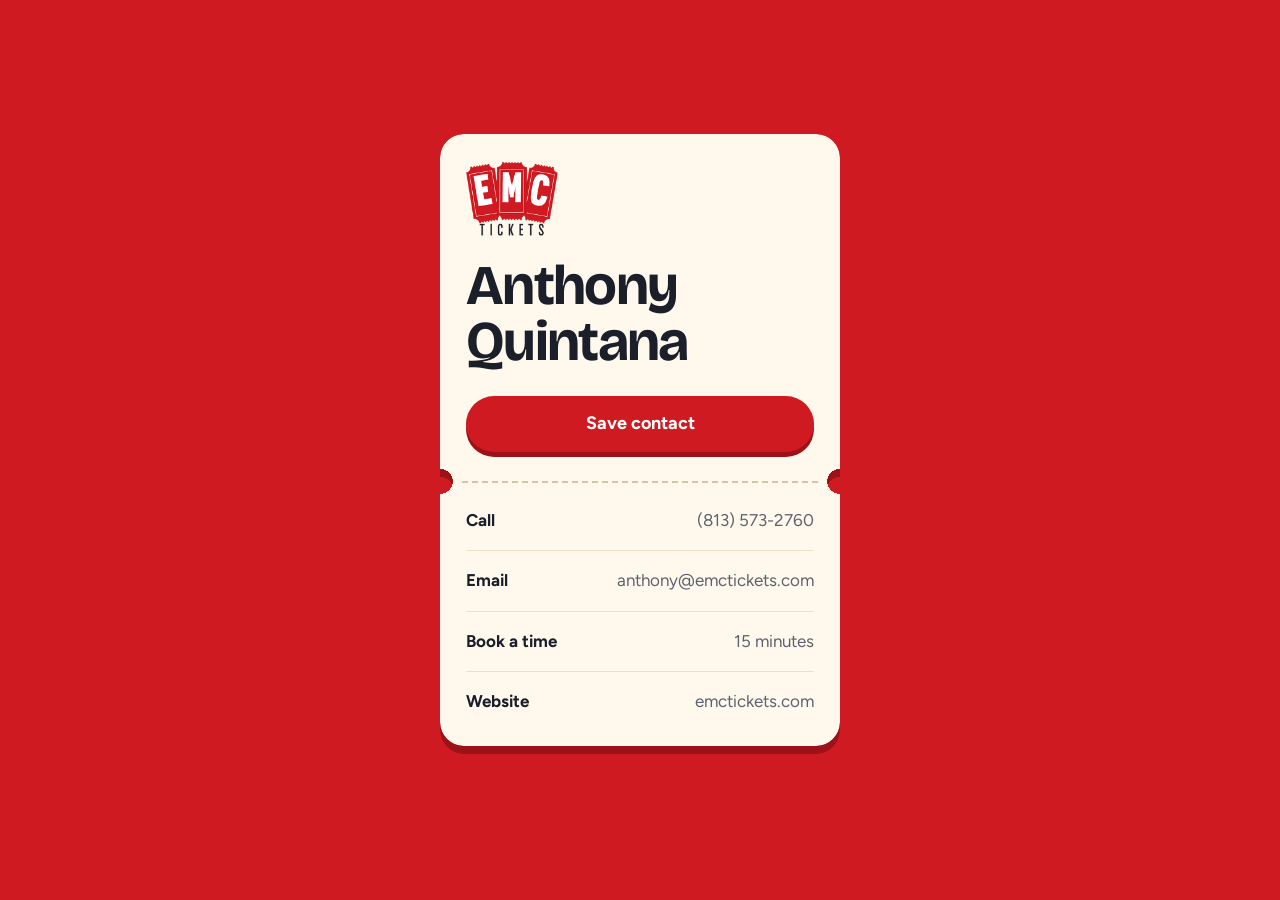
==== index.html @ 56d6f507 "Tap-to-share business card page for Anthony Quintana One page (cream ticket on EMC red), a contact f" ====
<!doctype html>
<html lang="en">
<head>
<meta charset="utf-8">
<meta name="viewport" content="width=device-width, initial-scale=1">
<meta name="robots" content="noindex">
<meta name="theme-color" content="#cf1a22">
<title>Anthony Quintana, EMC Tickets</title>
<meta name="description" content="Save Anthony Quintana's contact details, call, email or book a time.">
<link rel="icon" href="emc-logo.png">
<link rel="preload" href="fonts/bricolage-grotesque-var.woff2" as="font" type="font/woff2" crossorigin>
<link rel="preload" href="fonts/figtree-var.woff2" as="font" type="font/woff2" crossorigin>
<style>
/* Colors, type and the pressed-pill button come from the EMC site (EMC-website-redesign, src/styles). */
@font-face { font-family: 'Bricolage Grotesque'; font-weight: 200 800; font-display: swap; src: url(fonts/bricolage-grotesque-var.woff2) format('woff2'); }
@font-face { font-family: Figtree; font-weight: 300 900; font-display: swap; src: url(fonts/figtree-var.woff2) format('woff2'); }
:root {
  --ink: #1b1f2a; --mut: #5d6370; --line: #ecdfca; --perf: #d8c4a0; --cream: #fff8ec;
  --red: #cf1a22; --red-shadow: #9d1218;
  --notch: 13px;
  --pad: clamp(20px, 6.5vw, 26px);
  --head: 'Bricolage Grotesque', system-ui, sans-serif;
  --text: Figtree, system-ui, sans-serif;
}
*, *::before, *::after { box-sizing: border-box; }
* { margin: 0; }
html { -webkit-text-size-adjust: 100%; }
body {
  min-height: 100svh;
  display: flex; flex-direction: column; align-items: center; justify-content: center; gap: 24px;
  padding: 24px 16px 44px;
  background: var(--red); color: var(--ink);
  font: 400 17px/1.5 var(--text);
  -webkit-font-smoothing: antialiased;
}
a { color: inherit; text-decoration: none; }
[hidden] { display: none !important; }
:focus-visible { outline: 3px solid var(--ink); outline-offset: 3px; border-radius: 6px; }

/* The card is an admission ticket: who he is above the tear line, how to reach him below it. */
.ticket { width: 100%; max-width: 400px; filter: drop-shadow(0 8px 0 var(--red-shadow)); }
.who, .ways { background: var(--cream); }
.who {
  padding: 28px var(--pad) 30px; border-radius: 24px 24px 0 0;
  -webkit-mask: radial-gradient(circle var(--notch) at 0 100%, #0000 98%, #000) left / 51% 100% no-repeat, radial-gradient(circle var(--notch) at 100% 100%, #0000 98%, #000) right / 51% 100% no-repeat;
  mask: radial-gradient(circle var(--notch) at 0 100%, #0000 98%, #000) left / 51% 100% no-repeat, radial-gradient(circle var(--notch) at 100% 100%, #0000 98%, #000) right / 51% 100% no-repeat;
}
.ways {
  position: relative; margin-top: -1px; /* no hairline of red at the seam */
  padding: 10px var(--pad) 14px; border-radius: 0 0 24px 24px;
  -webkit-mask: radial-gradient(circle var(--notch) at 0 0, #0000 98%, #000) left / 51% 100% no-repeat, radial-gradient(circle var(--notch) at 100% 0, #0000 98%, #000) right / 51% 100% no-repeat;
  mask: radial-gradient(circle var(--notch) at 0 0, #0000 98%, #000) left / 51% 100% no-repeat, radial-gradient(circle var(--notch) at 100% 0, #0000 98%, #000) right / 51% 100% no-repeat;
}
.ways::before {
  content: ""; position: absolute; top: 0;
  left: calc(var(--notch) + 9px); right: calc(var(--notch) + 9px);
  border-top: 2px dashed var(--perf);
}

.who img { width: 92px; height: auto; display: block; }
h1 { font: 700 clamp(44px, 13.5vw, 56px)/1 var(--head); letter-spacing: -.03em; margin-top: 22px; }

.btn {
  display: flex; align-items: center; justify-content: center;
  width: 100%; min-height: 56px; margin-top: 26px; padding: 14px 24px;
  background: var(--red); color: #fff; font: 700 18px/1.2 var(--text);
  border: 0; border-radius: 999px; box-shadow: 0 5px 0 var(--red-shadow); cursor: pointer;
  transition: transform .12s ease, box-shadow .12s ease;
}
.btn:active { transform: translateY(3px); box-shadow: 0 2px 0 var(--red-shadow); }
.btn:disabled { opacity: .55; cursor: default; }
.btn:focus-visible { border-radius: 999px; }

.ways a {
  display: flex; align-items: baseline; justify-content: space-between; gap: 16px;
  min-height: 58px; padding: 17px 0; border-top: 1px solid var(--line);
}
.ways a:first-child { border-top: 0; }
.ways b { font-weight: 700; white-space: nowrap; }
.ways span { color: var(--mut); min-width: 0; overflow-wrap: anywhere; text-align: right; font-size: clamp(15px, 4.6vw, 17px); } /* the email stays on one line down to 320px */
.ways a:active b { color: var(--red); }

/* Only shown with ?setup on the address: writes this page's link onto a blank card. */
.setup { width: 100%; max-width: 400px; padding: 22px var(--pad) 26px; background: var(--cream); border-radius: 24px; }
.setup h2 { font: 700 26px/1.1 var(--head); letter-spacing: -.02em; }
.setup p { margin-top: 10px; }
.setup .btn { margin-top: 18px; }
#dest { overflow-wrap: anywhere; font-weight: 700; }
#status { font-weight: 700; min-height: 1.5em; margin-top: 18px; }

@media (prefers-reduced-motion: reduce) { .btn { transition: none; } }
</style>
</head>
<body>

<section class="setup" id="setup" hidden>
  <h2>Write a card</h2>
  <p>Press the button, then hold a card flat against the back of this phone until it says the card is written.</p>
  <p>The card will open <span id="dest"></span></p>
  <button class="btn" type="button" id="write">Write a card</button>
  <p id="status" role="status"></p>
</section>

<main class="ticket">
  <header class="who">
    <img src="emc-logo.png" alt="EMC Tickets" width="298" height="238">
    <h1>Anthony<br>Quintana</h1>
    <a class="btn" href="anthony-quintana.vcf">Save contact</a>
  </header>
  <nav class="ways" aria-label="Ways to reach Anthony">
    <a href="tel:+18135732760"><b>Call</b><span>(813) 573-2760</span></a>
    <a href="mailto:anthony@emctickets.com"><b>Email</b><span>anthony@emctickets.com</span></a>
    <a href="https://calendly.com/anthony-emctickets/15min"><b>Book a time</b><span>15 minutes</span></a>
    <a href="https://emctickets.com"><b>Website</b><span>emctickets.com</span></a>
  </nav>
</main>

<script>
if (new URLSearchParams(location.search).has('setup')) {
  const $ = (id) => document.getElementById(id);
  const say = (text) => { $('status').textContent = text; };
  const url = location.origin + location.pathname; // wherever this page is published, that is what the card opens
  const WHY = {
    NotAllowedError: 'Chrome needs permission to use NFC. Press the button again and choose Allow.',
    NotReadableError: 'NFC is switched off. Turn it on in the phone’s settings, then try again.',
    NotSupportedError: 'This card cannot hold a link. Try another card.',
    NetworkError: 'The card moved away too soon. Hold it still and try again.',
  };
  $('dest').textContent = url;
  $('setup').hidden = false;
  if (!('NDEFReader' in window)) {
    $('write').disabled = true;
    say('This browser cannot write cards. Open this page in Chrome on the Moto G.');
  }
  $('write').onclick = async () => {
    $('write').disabled = true;
    say('Hold a card against the back of the phone now.');
    try {
      await new NDEFReader().write({ records: [{ recordType: 'url', data: url }] });
      say('Card written. Tap it on another phone to check it.');
      $('write').textContent = 'Write another card';
    } catch (e) {
      say(WHY[e.name] || `That did not work (${e.message}). Try again.`);
    }
    $('write').disabled = false;
  };
}
</script>
</body>
</html>
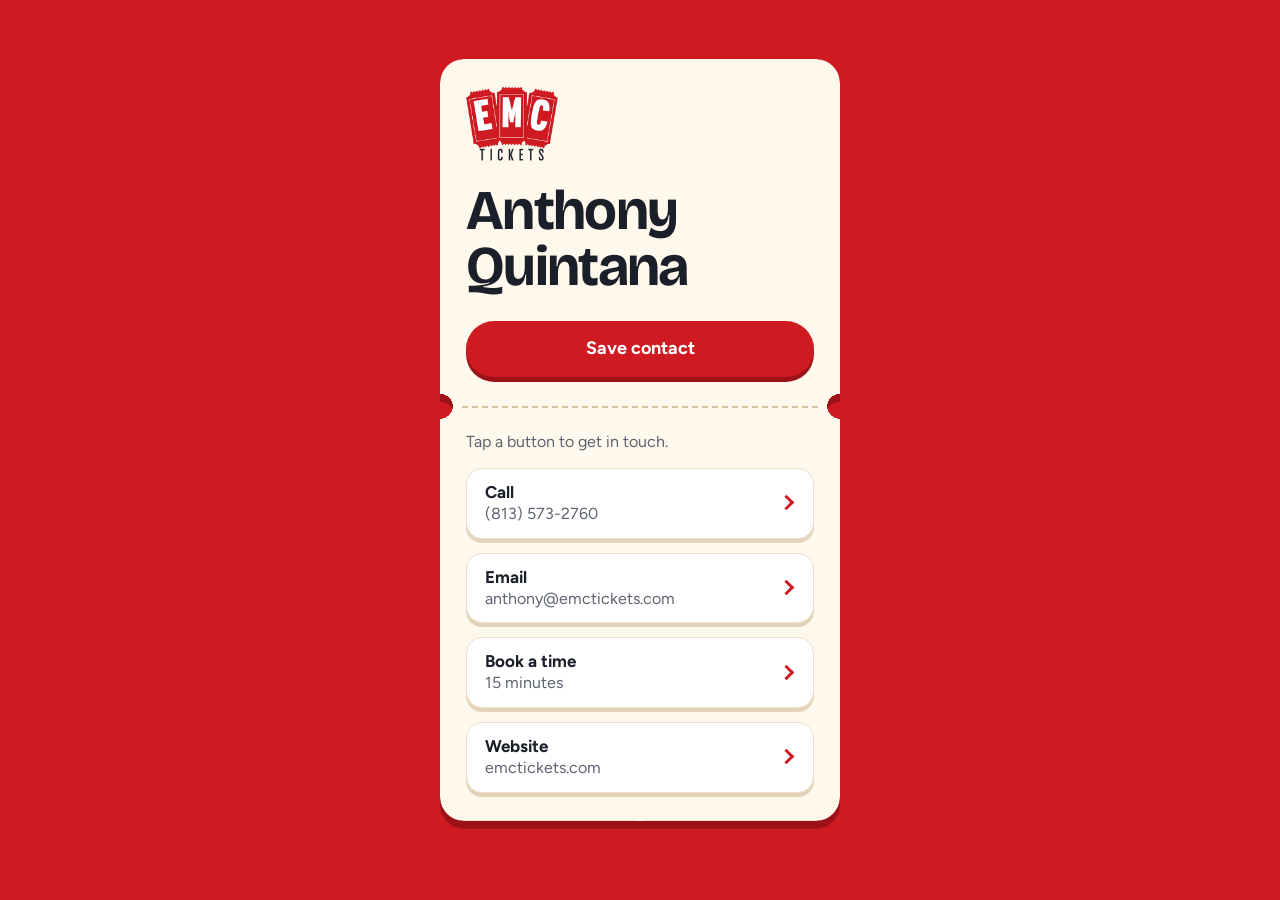
==== commit 0d338b35: "Make each way to get in touch a raised button with an arrow, plus a hint line Anthony: it should be " ====
--- a/index.html
+++ b/index.html
@@ -16,7 +16,7 @@
 @font-face { font-family: Figtree; font-weight: 300 900; font-display: swap; src: url(fonts/figtree-var.woff2) format('woff2'); }
 :root {
   --ink: #1b1f2a; --mut: #5d6370; --line: #ecdfca; --perf: #d8c4a0; --cream: #fff8ec;
-  --red: #cf1a22; --red-shadow: #9d1218;
+  --red: #cf1a22; --red-shadow: #9d1218; --ghost-shadow: #e3d3b8;
   --notch: 13px;
   --pad: clamp(20px, 6.5vw, 26px);
   --head: 'Bricolage Grotesque', system-ui, sans-serif;
@@ -47,7 +47,7 @@
 }
 .ways {
   position: relative; margin-top: -1px; /* no hairline of red at the seam */
-  padding: 10px var(--pad) 14px; border-radius: 0 0 24px 24px;
+  padding: 24px var(--pad) 28px; border-radius: 0 0 24px 24px;
   -webkit-mask: radial-gradient(circle var(--notch) at 0 0, #0000 98%, #000) left / 51% 100% no-repeat, radial-gradient(circle var(--notch) at 100% 0, #0000 98%, #000) right / 51% 100% no-repeat;
   mask: radial-gradient(circle var(--notch) at 0 0, #0000 98%, #000) left / 51% 100% no-repeat, radial-gradient(circle var(--notch) at 100% 0, #0000 98%, #000) right / 51% 100% no-repeat;
 }
@@ -71,14 +71,24 @@
 .btn:disabled { opacity: .55; cursor: default; }
 .btn:focus-visible { border-radius: 999px; }
 
+/* Each way to reach him is its own raised button with an arrow, so nobody mistakes it for a plain list. */
+.ways p { color: var(--mut); font-size: 16px; margin-bottom: 14px; }
 .ways a {
-  display: flex; align-items: baseline; justify-content: space-between; gap: 16px;
-  min-height: 58px; padding: 17px 0; border-top: 1px solid var(--line);
+  display: grid; grid-template-columns: 1fr auto; column-gap: 14px; align-items: center;
+  padding: 12px 18px 13px; background: #fff; border: 1px solid var(--line); border-radius: 16px;
+  box-shadow: 0 4px 0 var(--ghost-shadow);
+  transition: transform .12s ease, box-shadow .12s ease;
 }
-.ways a:first-child { border-top: 0; }
-.ways b { font-weight: 700; white-space: nowrap; }
-.ways span { color: var(--mut); min-width: 0; overflow-wrap: anywhere; text-align: right; font-size: clamp(15px, 4.6vw, 17px); } /* the email stays on one line down to 320px */
-.ways a:active b { color: var(--red); }
+.ways a + a { margin-top: 14px; }
+.ways a:active { transform: translateY(3px); box-shadow: 0 1px 0 var(--ghost-shadow); }
+.ways a:focus-visible { border-radius: 16px; }
+.ways b { grid-column: 1; font-weight: 700; line-height: 1.3; }
+.ways span { grid-column: 1; min-width: 0; color: var(--mut); overflow-wrap: anywhere; line-height: 1.35; font-size: clamp(15px, 4.6vw, 16px); } /* the email stays on one line down to 320px */
+.ways a::after { /* the arrow */
+  content: ""; grid-column: 2; grid-row: 1 / span 2;
+  width: 11px; height: 11px; margin-right: 3px;
+  border: solid var(--red); border-width: 3px 3px 0 0; transform: rotate(45deg);
+}
 
 /* Only shown with ?setup on the address: writes this page's link onto a blank card. */
 .setup { width: 100%; max-width: 400px; padding: 22px var(--pad) 26px; background: var(--cream); border-radius: 24px; }
@@ -88,7 +98,7 @@
 #dest { overflow-wrap: anywhere; font-weight: 700; }
 #status { font-weight: 700; min-height: 1.5em; margin-top: 18px; }
 
-@media (prefers-reduced-motion: reduce) { .btn { transition: none; } }
+@media (prefers-reduced-motion: reduce) { .btn, .ways a { transition: none; } }
 </style>
 </head>
 <body>
@@ -108,6 +118,7 @@
     <a class="btn" href="anthony-quintana.vcf">Save contact</a>
   </header>
   <nav class="ways" aria-label="Ways to reach Anthony">
+    <p>Tap a button to get in touch.</p>
     <a href="tel:+18135732760"><b>Call</b><span>(813) 573-2760</span></a>
     <a href="mailto:anthony@emctickets.com"><b>Email</b><span>anthony@emctickets.com</span></a>
     <a href="https://calendly.com/anthony-emctickets/15min"><b>Book a time</b><span>15 minutes</span></a>
